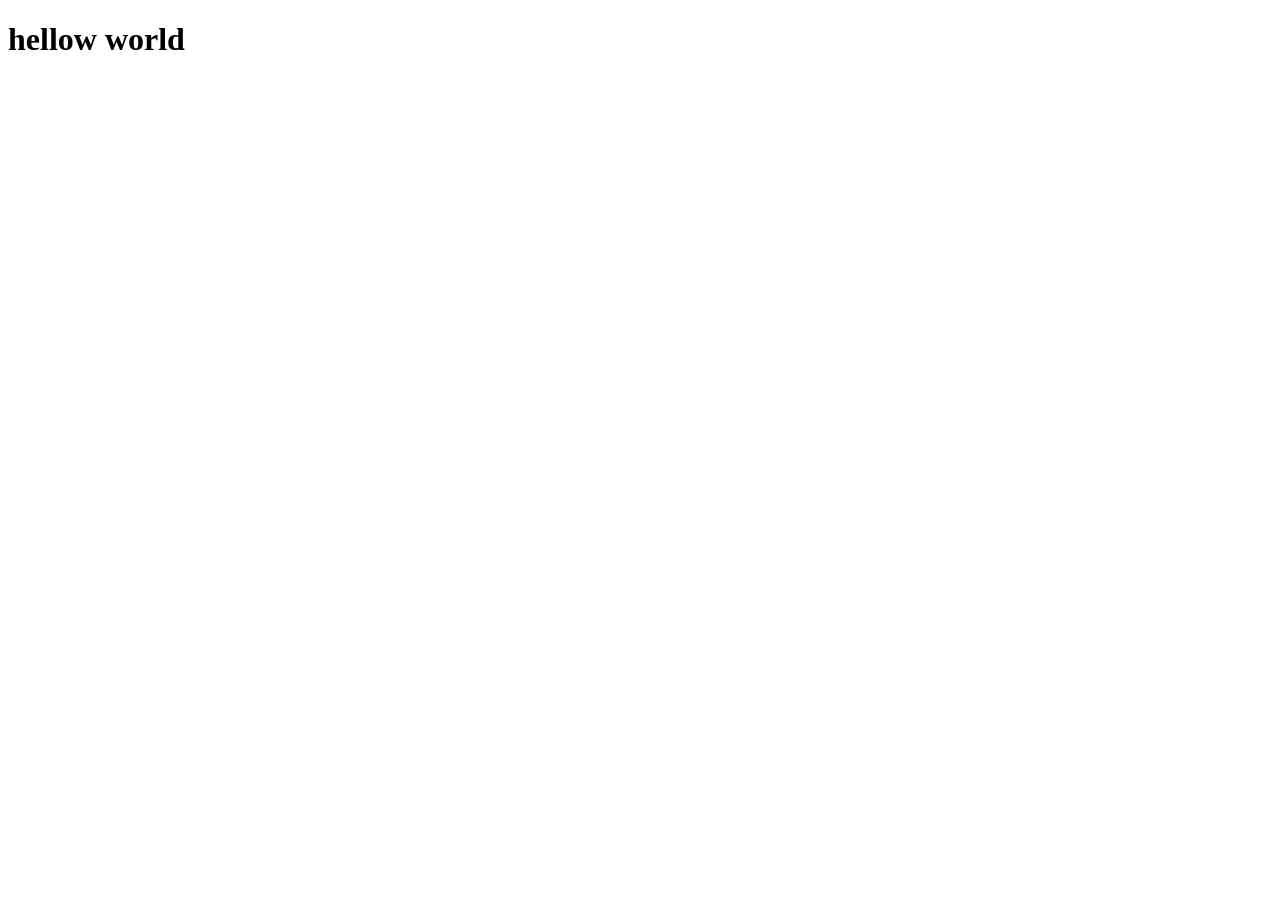
==== javaScript/index.html @ cc3b5ebf "update" ====
<!DOCTYPE html>
<html lang="en">
<head>
    <meta charset="UTF-8">
    <meta name="viewport" content="width=device-width, initial-scale=1.0">
    <title>Document</title>
</head>
<body>
    <h1>hellow world</h1>
</body>
</html>
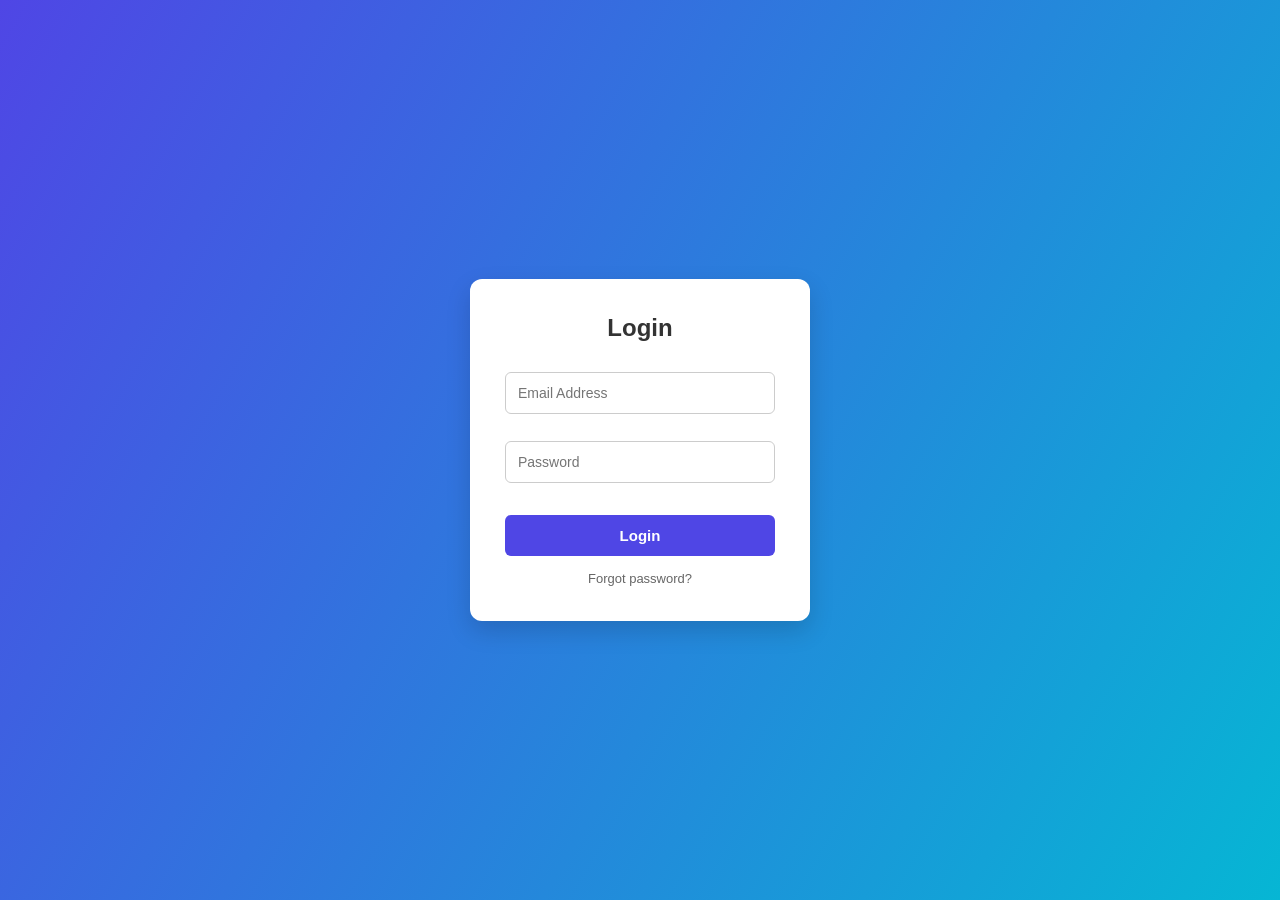
==== commit a9e7458c: "update" ====
--- a/javaScript/index.html
+++ b/javaScript/index.html
@@ -1,11 +1,24 @@
 <!DOCTYPE html>
 <html lang="en">
 <head>
-    <meta charset="UTF-8">
-    <meta name="viewport" content="width=device-width, initial-scale=1.0">
-    <title>Document</title>
+    <title>Login Form</title>
+    <link rel="stylesheet" href="index.css">
 </head>
 <body>
-    <h1>hellow world</h1>
+
+<div class="container">
+    <form autocomplete="off"  id="loginForm">
+        <h2>Login</h2>
+         
+        <input type="email" id="email" placeholder="Email Address" required>
+        <small class="error" id="emailError"></small>
+        <input type="password" id="password" placeholder="Password" required>
+           <small class="error" id="passwordError"></small>
+        <button type="submit">Login</button>
+
+        <p class="bottom-text">Forgot password?</p>
+    </form>
+</div>
+<script src="index.js"></script>
 </body>
 </html>
--- a/javaScript/index.css
+++ b/javaScript/index.css
@@ -0,0 +1,83 @@
+* {
+    margin: 0;
+    padding: 0;
+    box-sizing: border-box;
+    font-family: Arial, sans-serif;
+}
+
+body {
+    height: 100vh;
+    display: flex;
+    justify-content: center;
+    align-items: center;
+    background: linear-gradient(120deg, #4f46e5, #06b6d4);
+}
+
+.container {
+    width: 100%;
+    display: flex;
+    justify-content: center;
+}
+
+form {
+    background: #ffffff;
+    padding: 35px;
+    width: 340px;
+    border-radius: 12px;
+    box-shadow: 0 10px 25px rgba(0,0,0,0.15);
+    display: flex;
+    flex-direction: column;
+}
+
+form h2 {
+    text-align: center;
+    margin-bottom: 20px;
+    color: #333;
+}
+
+form input {
+    padding: 12px;
+    margin-top: 10px;
+    border-radius: 6px;
+    border: 1px solid #ccc;
+    font-size: 14px;
+    outline: none;
+    transition: 0.3s;
+}
+
+form input:focus {
+    border-color: #4f46e5;
+    box-shadow: 0 0 5px rgba(79, 70, 229, 0.3);
+}
+
+button {
+    margin-top: 15px;
+    padding: 12px;
+    border: none;
+    border-radius: 6px;
+    background: #4f46e5;
+    color: white;
+    font-size: 15px;
+    font-weight: bold;
+    cursor: pointer;
+    transition: 0.3s;
+}
+
+button:hover {
+    background: #4338ca;
+}
+
+.bottom-text {
+    text-align: center;
+    margin-top: 15px;
+    font-size: 13px;
+    color: #666;
+    cursor: pointer;
+}
+
+.error {
+    color: red;
+    font-size: 12px;
+    margin-top: 3px;
+    height: 14px;
+}
